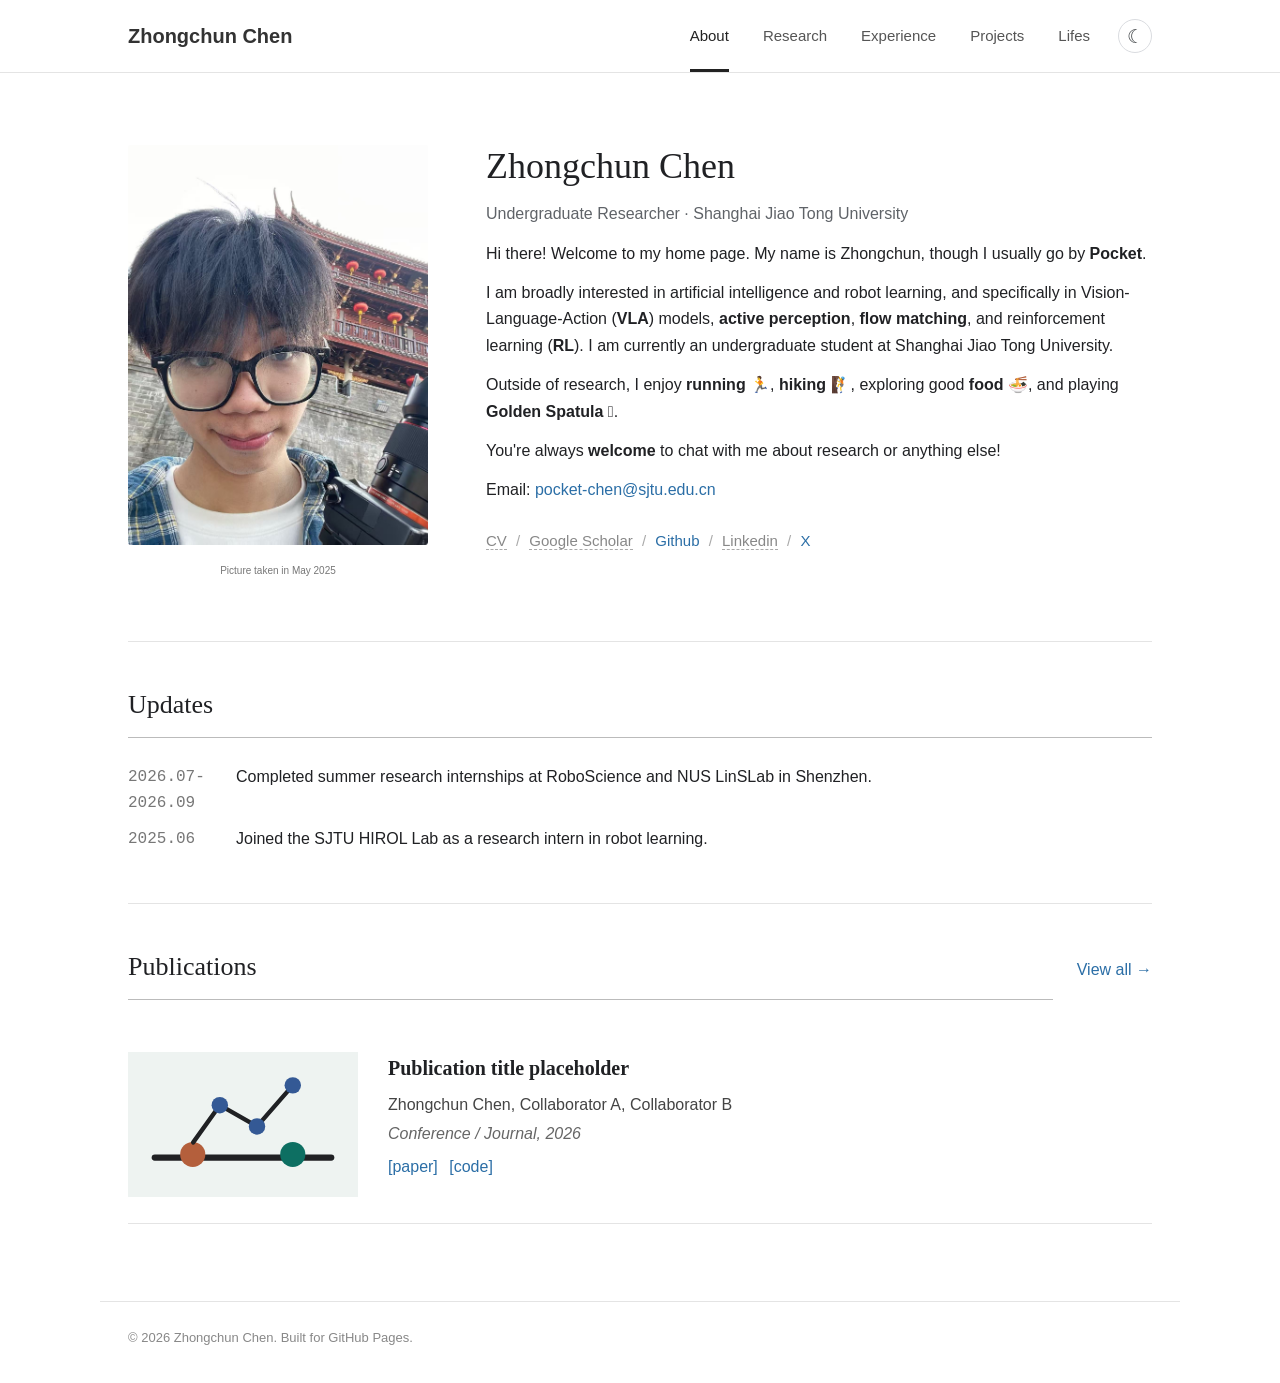
==== index.html @ 6214fc87 "content: add X profile link" ====
<!doctype html><html lang="en"><head><meta charset="utf-8"><meta name="viewport" content="width=device-width,initial-scale=1">
<meta name="description" content="Zhongchun Chen — academic homepage"><title>About | Zhongchun Chen</title>
<script>document.documentElement.dataset.theme=localStorage.getItem("theme")||"light";</script>
<link rel="stylesheet" href="assets/style.css?v=8"><link rel="stylesheet" href="assets/theme.css?v=1"></head><body>
<header class="site-header"><div class="header-inner"><a class="brand" href="index.html">Zhongchun Chen</a><div class="nav-actions"><nav><a class="active" href="index.html">About</a><a class="" href="research.html">Research</a><a class="" href="experience.html">Experience</a><a class="" href="projects.html">Projects</a><a class="" href="life.html">Lifes</a></nav><button class="theme-toggle" type="button" aria-label="Switch to dark mode" title="Switch color theme"><span aria-hidden="true">☾</span></button></div></div></header>
<main><section class="about"><figure class="portrait-figure"><img class="portrait" src="assets/img/ZhongchunChen.jpg" alt="Portrait of Zhongchun Chen"><figcaption>Picture taken in May 2025</figcaption></figure><div class="about-copy"><h1>Zhongchun Chen</h1><p class="role">Undergraduate Researcher · Shanghai Jiao Tong University</p><p class="intro-greeting">Hi there! Welcome to my home page. My name is Zhongchun, though I usually go by <strong>Pocket</strong>.</p><p>I am broadly interested in artificial intelligence and robot learning, and specifically in Vision-Language-Action (<strong>VLA</strong>) models, <strong>active perception</strong>, <strong>flow matching</strong>, and reinforcement learning (<strong>RL</strong>). I am currently an undergraduate student at Shanghai Jiao Tong University.</p><p>Outside of research, I enjoy <strong>running</strong> 🏃, <strong>hiking</strong> 🧗, exploring good <strong>food</strong> 🍜, and playing <strong>Golden Spatula</strong> 🪏.</p><p>You're always <strong>welcome</strong> to chat with me about research or anything else!</p><p>Email: <a href="mailto:pocket-chen@sjtu.edu.cn">pocket-chen@sjtu.edu.cn</a></p><div class="socials"><a href="#" class=placeholder-link>CV</a> <span>/</span> <a href="#" class=placeholder-link>Google Scholar</a> <span>/</span> <a href="https://github.com/ZhongchunChen">Github</a> <span>/</span> <a href="#" class=placeholder-link>Linkedin</a> <span>/</span> <a href="https://x.com/PocketChen_/">X</a></div></div></section>
<section class="content-section"><h2>Updates</h2><ul class="updates"><li><time>2026.07-2026.09</time><span>Completed summer research internships at RoboScience and NUS LinSLab in Shenzhen.</span></li><li><time>2025.06</time><span>Joined the SJTU HIROL Lab as a research intern in robot learning.</span></li></ul></section>
<section class="content-section"><div class="heading-row"><h2>Publications</h2><a href="research.html">View all →</a></div><article class="publication"><img src="assets/img/project-robotics.svg" alt=""><div><h3>Publication title placeholder</h3><p class="authors">Zhongchun Chen, Collaborator A, Collaborator B</p><p class="venue">Conference / Journal, 2026</p><div class="pub-links"><a href="#">[paper]</a> <a href="#">[code]</a></div></div></article></section></main><footer>© 2026 Zhongchun Chen. Built for GitHub Pages.</footer>
<script>
const themeButton=document.querySelector(".theme-toggle");
const applyTheme=theme=>{document.documentElement.dataset.theme=theme;localStorage.setItem("theme",theme);const dark=theme==="dark";themeButton.innerHTML=dark?"<span aria-hidden='true'>☀</span>":"<span aria-hidden='true'>☾</span>";themeButton.setAttribute("aria-label",dark?"Switch to light mode":"Switch to dark mode");};
applyTheme(document.documentElement.dataset.theme);
themeButton.addEventListener("click",()=>applyTheme(document.documentElement.dataset.theme==="dark"?"light":"dark"));
</script></body></html>
---- assets/style.css ----
:root{--ink:#202124;--muted:#5f6368;--line:#e4e4e4;--link:#2b6ea6;--max:1080px}*{box-sizing:border-box}html{scroll-behavior:smooth}body{margin:0;color:var(--ink);font:16px/1.65 -apple-system,BlinkMacSystemFont,"Segoe UI",Arial,sans-serif;background:#fff}a{color:var(--link);text-decoration:none}a:hover{text-decoration:underline}.site-header{border-bottom:1px solid var(--line);background:#fff}.header-inner{max-width:var(--max);margin:auto;min-height:72px;padding:0 28px;display:flex;align-items:center;justify-content:space-between}.brand{color:#333;font-size:20px;font-weight:700}.brand:hover{text-decoration:none}nav{display:flex;gap:34px}nav a{color:#555;font-size:15px;padding:24px 0 20px;border-bottom:3px solid transparent}nav a.active{color:#222;border-color:#222}main,footer{max-width:var(--max);margin:auto;padding-left:28px;padding-right:28px}.about{display:grid;grid-template-columns:300px 1fr;gap:58px;padding:72px 0 62px}.portrait{width:100%;aspect-ratio:1/1;object-fit:cover;border-radius:3px}.about-copy h1,.page-intro h1{margin:0 0 10px;font-family:Georgia,serif;font-size:36px;line-height:1.2;font-weight:500}.about-copy p{margin:13px 0}.role{color:var(--muted)}.socials{margin-top:25px;font-size:15px}.socials span{color:#aaa;margin:0 5px}.placeholder-link{color:#888;border-bottom:1px dashed #aaa}.content-section{padding:42px 0;border-top:1px solid var(--line)}h2{margin:0 0 26px;padding-bottom:10px;border-bottom:1px solid #bbb;font-family:Georgia,serif;font-size:26px;font-weight:500}.heading-row{display:flex;align-items:baseline;justify-content:space-between}.heading-row h2{flex:1}.heading-row>a{margin-left:24px}.updates{list-style:none;margin:0;padding:0;max-width:850px}.updates li{display:grid;grid-template-columns:90px 1fr;gap:18px;margin:9px 0}.updates time,.timeline-row time{color:#777;font-family:monospace}.publication{display:grid;grid-template-columns:230px 1fr;gap:30px;padding:26px 0;border-bottom:1px solid var(--line)}.publication img{width:100%;height:145px;object-fit:cover;background:#f5f5f5}.publication h3{margin:0 0 7px;font-family:Georgia,serif;font-size:20px;font-weight:600}.publication p{margin:3px 0}.authors{color:#444}.venue{font-style:italic;color:#666}.pub-links{margin-top:6px}.pub-links a{margin-right:7px}.summary{margin-top:10px!important;color:#555}.page-intro{max-width:840px;padding:70px 0 44px}.page-intro p{font-size:18px;color:#555}.back{font-size:14px!important}.timeline-row{display:grid;grid-template-columns:150px 1fr;gap:28px;padding:23px 0;border-bottom:1px solid var(--line)}.timeline-row h3{margin:0;font-size:19px}.timeline-row p{margin:5px 0}.filters{display:flex;flex-wrap:wrap;gap:4px;padding:4px 0 30px}.filters button{border:0;background:none;padding:7px 12px;color:#777;cursor:pointer;text-transform:uppercase;font-size:12px;letter-spacing:.04em}.filters button.active,.filters button:hover{background:#222;color:#fff}.portfolio-grid{display:grid;grid-template-columns:repeat(3,1fr);gap:18px;padding-bottom:60px}.portfolio-card{position:relative;display:block;aspect-ratio:4/3;overflow:hidden;background:#eee}.portfolio-card[hidden]{display:none}.portfolio-card img{width:100%;height:100%;object-fit:cover;transition:transform .35s ease}.card-overlay{position:absolute;inset:0;display:flex;flex-direction:column;justify-content:flex-end;padding:22px;color:#fff;background:linear-gradient(transparent 20%,rgba(0,0,0,.88));opacity:0;transition:opacity .25s}.card-overlay strong{font-size:19px;line-height:1.25}.card-overlay small{margin-top:7px;line-height:1.45}.portfolio-card:hover img{transform:scale(1.035)}.portfolio-card:hover .card-overlay,.portfolio-card:focus .card-overlay{opacity:1}.subpage-links{display:flex;gap:16px;padding:0 0 70px}.subpage-links a{padding:10px 18px;border:1px solid #bbb;color:#333}footer{margin-top:35px;padding-top:25px;padding-bottom:35px;border-top:1px solid var(--line);color:#888;font-size:13px}@media(max-width:760px){.header-inner{display:block;padding-top:14px}.brand{display:block}.header-inner nav{gap:20px;overflow:auto}.header-inner nav a{padding:12px 0 10px}.about{grid-template-columns:1fr;padding-top:40px;gap:30px}.portrait{max-width:340px}.publication{grid-template-columns:1fr}.publication img{height:auto;max-width:420px}.portfolio-grid{grid-template-columns:1fr 1fr}.timeline-row{grid-template-columns:1fr;gap:3px}}@media(max-width:480px){main,footer,.header-inner{padding-left:18px;padding-right:18px}.portfolio-grid{grid-template-columns:1fr}.updates li{grid-template-columns:72px 1fr}.card-overlay{opacity:1}}
---- assets/theme.css ----
body,
.site-header,
.brand,
nav a,
.publication img,
.portfolio-card,
.filters button,
.subpage-links a {
  transition: background-color .2s ease, color .2s ease, border-color .2s ease;
}

.nav-actions {
  display: flex;
  align-items: center;
  gap: 14px;
}

.portrait-figure {
  margin: 0;
}

.about {
  grid-template-columns: 300px 1fr;
}

.portrait-figure .portrait {
  height: auto;
  aspect-ratio: auto;
  object-fit: contain;
}

.portrait-figure figcaption {
  margin-top: 9px;
  color: #777;
  font-size: 10px;
  text-align: center;
}

[data-theme="dark"] .portrait-figure figcaption {
  color: #9aa0a6;
}

.theme-toggle {
  display: grid;
  place-items: center;
  width: 34px;
  height: 34px;
  padding: 0;
  border: 1px solid #dadce0;
  border-radius: 50%;
  color: #3c4043;
  background: transparent;
  font: 19px/1 Arial, sans-serif;
  cursor: pointer;
  margin-left: 14px;
}

.theme-toggle:hover {
  background: #f1f3f4;
}

.theme-toggle:focus-visible {
  outline: 3px solid rgba(138, 180, 248, .45);
  outline-offset: 2px;
}

.portfolio-card.cover-contain img {
  object-fit: contain;
  padding: 14px;
  background: #fff;
}

.portfolio-card {
  transform-origin: center;
  will-change: transform, opacity;
}

.portfolio-grid.isotope-grid {
  position: relative;
  display: block;
  transition: height .8s ease;
}

.isotope-grid .portfolio-card {
  position: absolute;
  top: 0;
  left: 0;
  margin: 0;
  opacity: 1;
  pointer-events: auto;
  transition: transform .8s cubic-bezier(.165,.84,.44,1), opacity .8s ease;
}

.isotope-grid .portfolio-card.isotope-hidden {
  z-index: 1;
  opacity: 0;
  pointer-events: none;
}

.isotope-grid .portfolio-card:not(.isotope-hidden) {
  z-index: 2;
}

.isotope-grid.isotope-no-transition,
.isotope-grid.isotope-no-transition .portfolio-card {
  transition-duration: 0s !important;
}

@media (prefers-reduced-motion: reduce) {
  .portfolio-card,
  .portfolio-card img {
    transition: none !important;
  }
}

.portfolio-card.cover-zoom img {
  transform: scale(1.16);
}

.portfolio-card.cover-zoom:hover img {
  transform: scale(1.2);
}

[data-theme="dark"] .portfolio-card.cover-contain img {
  background: #fff;
}

[data-theme="dark"] {
  color-scheme: dark;
}

[data-theme="dark"] body {
  color: #e8eaed;
  background: #202124;
}

[data-theme="dark"] .site-header {
  background: #202124;
  border-color: #3c4043;
}

[data-theme="dark"] .brand,
[data-theme="dark"] nav a.active {
  color: #e8eaed;
}

[data-theme="dark"] nav a {
  color: #bdc1c6;
}

[data-theme="dark"] nav a.active {
  border-color: #8ab4f8;
}

[data-theme="dark"] a {
  color: #8ab4f8;
}

[data-theme="dark"] .role,
[data-theme="dark"] .page-intro p,
[data-theme="dark"] .summary,
[data-theme="dark"] .about-copy p,
[data-theme="dark"] .authors {
  color: #bdc1c6;
}

[data-theme="dark"] .venue,
[data-theme="dark"] .updates time,
[data-theme="dark"] .timeline-row time,
[data-theme="dark"] footer {
  color: #9aa0a6;
}

[data-theme="dark"] .content-section,
[data-theme="dark"] .publication,
[data-theme="dark"] .timeline-row,
[data-theme="dark"] footer,
[data-theme="dark"] h2 {
  border-color: #3c4043;
}

[data-theme="dark"] .publication img,
[data-theme="dark"] .portfolio-card {
  background: #303134;
}

[data-theme="dark"] .filters button {
  color: #bdc1c6;
}

[data-theme="dark"] .filters button.active,
[data-theme="dark"] .filters button:hover {
  color: #202124;
  background: #8ab4f8;
}

[data-theme="dark"] .theme-toggle {
  color: #e8eaed;
  border-color: #5f6368;
}

[data-theme="dark"] .theme-toggle:hover {
  background: #303134;
}

@media (max-width: 760px) {
  .about {
    grid-template-columns: 1fr;
  }

  .nav-actions {
    align-items: flex-end;
  }

  .theme-toggle {
    flex: 0 0 auto;
    margin-bottom: 4px;
  }
}
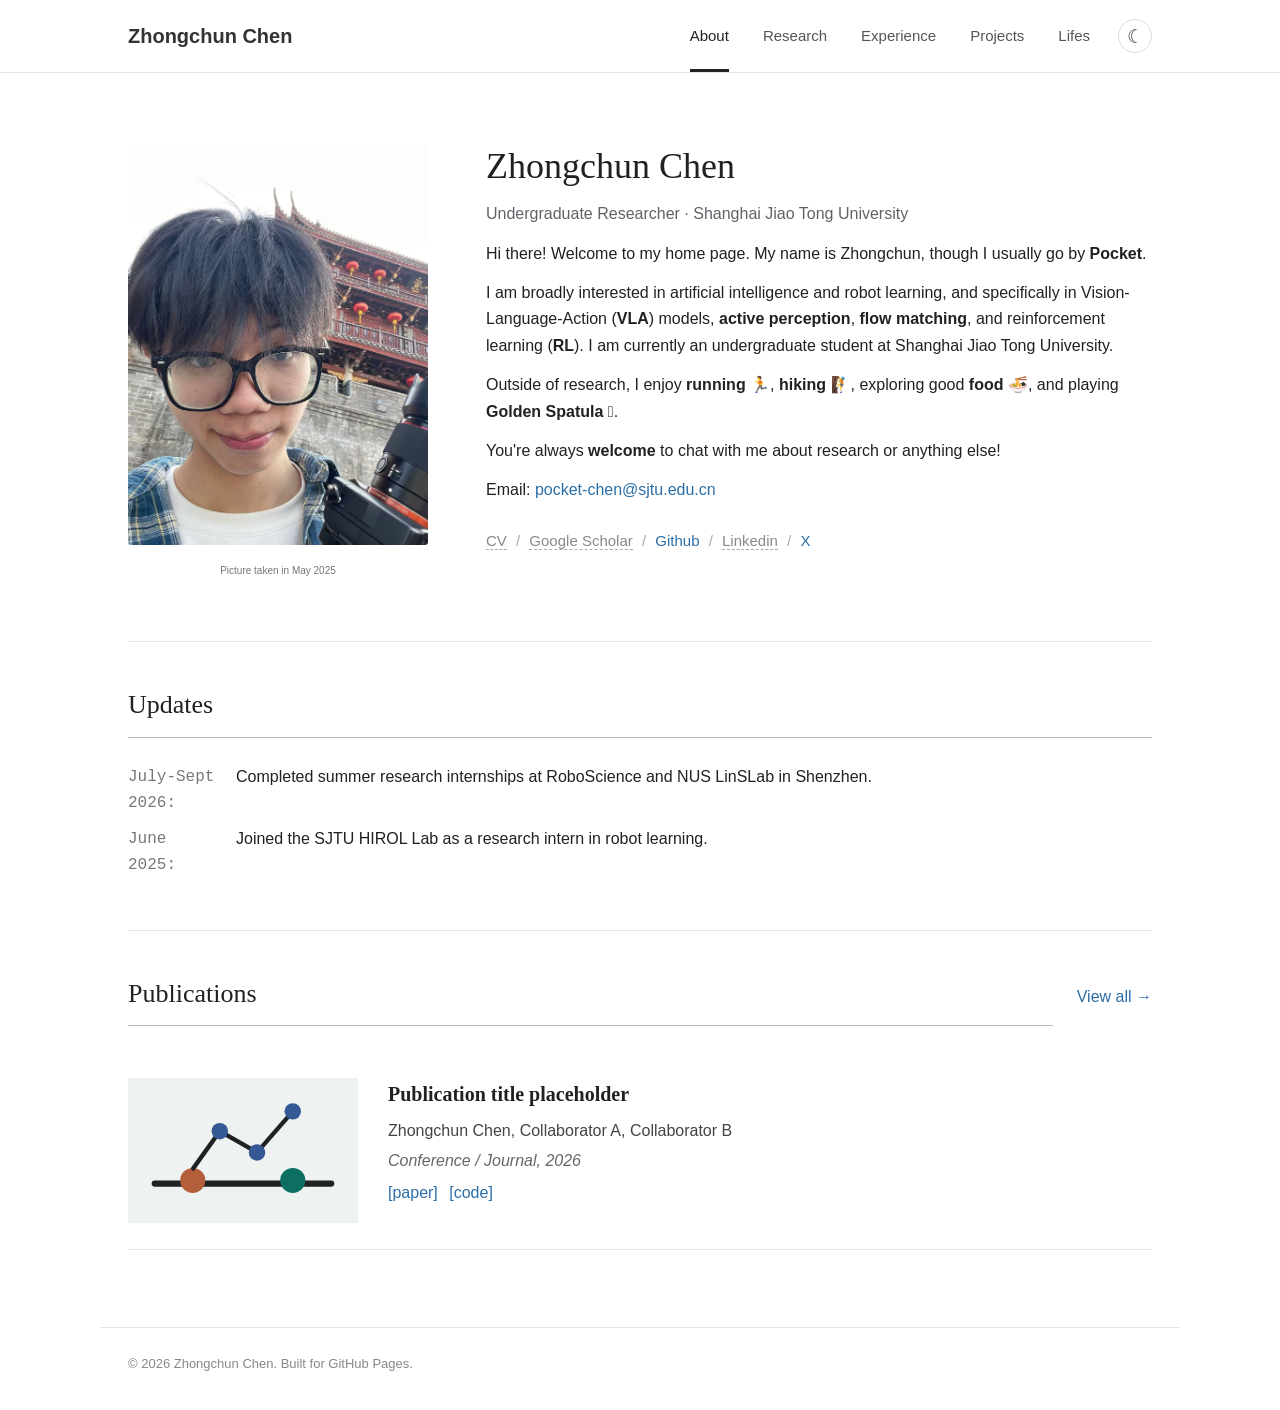
==== commit 7134a506: "content: format updates with month names" ====
--- a/index.html
+++ b/index.html
@@ -4,7 +4,7 @@
 <link rel="stylesheet" href="assets/style.css?v=8"><link rel="stylesheet" href="assets/theme.css?v=1"></head><body>
 <header class="site-header"><div class="header-inner"><a class="brand" href="index.html">Zhongchun Chen</a><div class="nav-actions"><nav><a class="active" href="index.html">About</a><a class="" href="research.html">Research</a><a class="" href="experience.html">Experience</a><a class="" href="projects.html">Projects</a><a class="" href="life.html">Lifes</a></nav><button class="theme-toggle" type="button" aria-label="Switch to dark mode" title="Switch color theme"><span aria-hidden="true">☾</span></button></div></div></header>
 <main><section class="about"><figure class="portrait-figure"><img class="portrait" src="assets/img/ZhongchunChen.jpg" alt="Portrait of Zhongchun Chen"><figcaption>Picture taken in May 2025</figcaption></figure><div class="about-copy"><h1>Zhongchun Chen</h1><p class="role">Undergraduate Researcher · Shanghai Jiao Tong University</p><p class="intro-greeting">Hi there! Welcome to my home page. My name is Zhongchun, though I usually go by <strong>Pocket</strong>.</p><p>I am broadly interested in artificial intelligence and robot learning, and specifically in Vision-Language-Action (<strong>VLA</strong>) models, <strong>active perception</strong>, <strong>flow matching</strong>, and reinforcement learning (<strong>RL</strong>). I am currently an undergraduate student at Shanghai Jiao Tong University.</p><p>Outside of research, I enjoy <strong>running</strong> 🏃, <strong>hiking</strong> 🧗, exploring good <strong>food</strong> 🍜, and playing <strong>Golden Spatula</strong> 🪏.</p><p>You're always <strong>welcome</strong> to chat with me about research or anything else!</p><p>Email: <a href="mailto:pocket-chen@sjtu.edu.cn">pocket-chen@sjtu.edu.cn</a></p><div class="socials"><a href="#" class=placeholder-link>CV</a> <span>/</span> <a href="#" class=placeholder-link>Google Scholar</a> <span>/</span> <a href="https://github.com/ZhongchunChen">Github</a> <span>/</span> <a href="#" class=placeholder-link>Linkedin</a> <span>/</span> <a href="https://x.com/PocketChen_/">X</a></div></div></section>
-<section class="content-section"><h2>Updates</h2><ul class="updates"><li><time>2026.07-2026.09</time><span>Completed summer research internships at RoboScience and NUS LinSLab in Shenzhen.</span></li><li><time>2025.06</time><span>Joined the SJTU HIROL Lab as a research intern in robot learning.</span></li></ul></section>
+<section class="content-section"><h2>Updates</h2><ul class="updates"><li><time>July-Sept 2026:</time><span>Completed summer research internships at RoboScience and NUS LinSLab in Shenzhen.</span></li><li><time>June 2025:</time><span>Joined the SJTU HIROL Lab as a research intern in robot learning.</span></li></ul></section>
 <section class="content-section"><div class="heading-row"><h2>Publications</h2><a href="research.html">View all →</a></div><article class="publication"><img src="assets/img/project-robotics.svg" alt=""><div><h3>Publication title placeholder</h3><p class="authors">Zhongchun Chen, Collaborator A, Collaborator B</p><p class="venue">Conference / Journal, 2026</p><div class="pub-links"><a href="#">[paper]</a> <a href="#">[code]</a></div></div></article></section></main><footer>© 2026 Zhongchun Chen. Built for GitHub Pages.</footer>
 <script>
 const themeButton=document.querySelector(".theme-toggle");
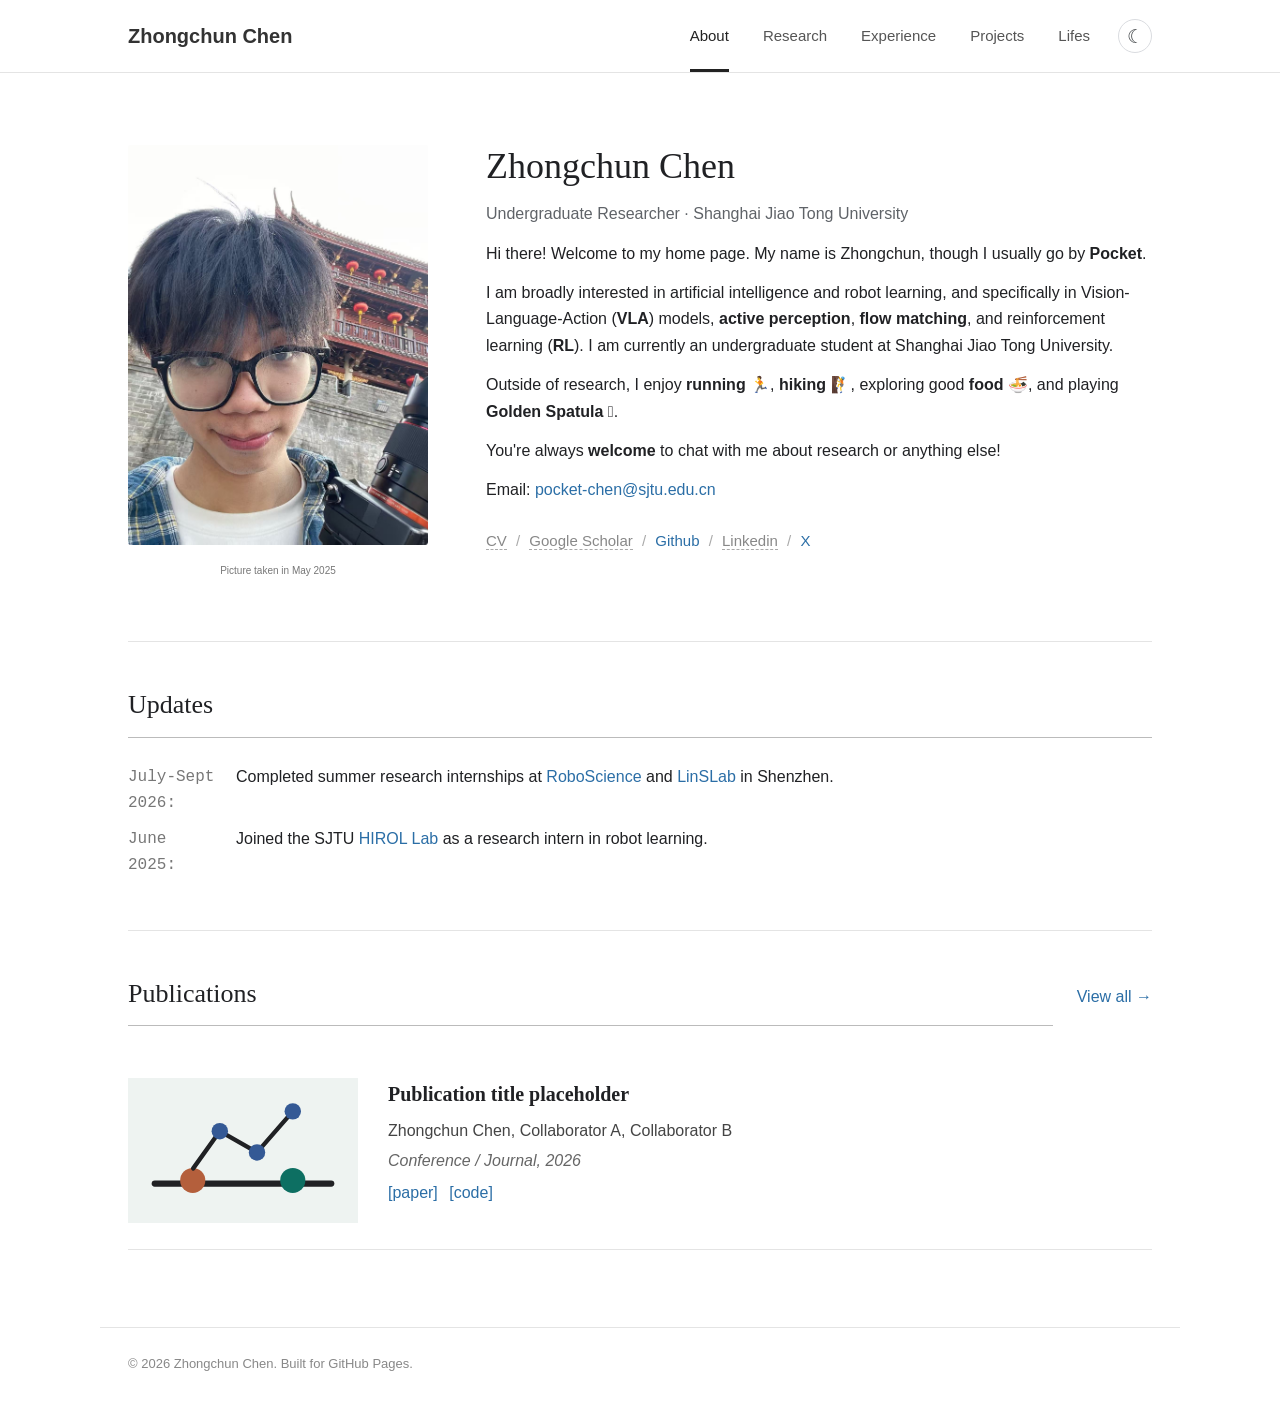
==== commit 875700b8: "content: link internship updates" ====
--- a/index.html
+++ b/index.html
@@ -4,7 +4,7 @@
 <link rel="stylesheet" href="assets/style.css?v=8"><link rel="stylesheet" href="assets/theme.css?v=1"></head><body>
 <header class="site-header"><div class="header-inner"><a class="brand" href="index.html">Zhongchun Chen</a><div class="nav-actions"><nav><a class="active" href="index.html">About</a><a class="" href="research.html">Research</a><a class="" href="experience.html">Experience</a><a class="" href="projects.html">Projects</a><a class="" href="life.html">Lifes</a></nav><button class="theme-toggle" type="button" aria-label="Switch to dark mode" title="Switch color theme"><span aria-hidden="true">☾</span></button></div></div></header>
 <main><section class="about"><figure class="portrait-figure"><img class="portrait" src="assets/img/ZhongchunChen.jpg" alt="Portrait of Zhongchun Chen"><figcaption>Picture taken in May 2025</figcaption></figure><div class="about-copy"><h1>Zhongchun Chen</h1><p class="role">Undergraduate Researcher · Shanghai Jiao Tong University</p><p class="intro-greeting">Hi there! Welcome to my home page. My name is Zhongchun, though I usually go by <strong>Pocket</strong>.</p><p>I am broadly interested in artificial intelligence and robot learning, and specifically in Vision-Language-Action (<strong>VLA</strong>) models, <strong>active perception</strong>, <strong>flow matching</strong>, and reinforcement learning (<strong>RL</strong>). I am currently an undergraduate student at Shanghai Jiao Tong University.</p><p>Outside of research, I enjoy <strong>running</strong> 🏃, <strong>hiking</strong> 🧗, exploring good <strong>food</strong> 🍜, and playing <strong>Golden Spatula</strong> 🪏.</p><p>You're always <strong>welcome</strong> to chat with me about research or anything else!</p><p>Email: <a href="mailto:pocket-chen@sjtu.edu.cn">pocket-chen@sjtu.edu.cn</a></p><div class="socials"><a href="#" class=placeholder-link>CV</a> <span>/</span> <a href="#" class=placeholder-link>Google Scholar</a> <span>/</span> <a href="https://github.com/ZhongchunChen">Github</a> <span>/</span> <a href="#" class=placeholder-link>Linkedin</a> <span>/</span> <a href="https://x.com/PocketChen_/">X</a></div></div></section>
-<section class="content-section"><h2>Updates</h2><ul class="updates"><li><time>July-Sept 2026:</time><span>Completed summer research internships at RoboScience and NUS LinSLab in Shenzhen.</span></li><li><time>June 2025:</time><span>Joined the SJTU HIROL Lab as a research intern in robot learning.</span></li></ul></section>
+<section class="content-section"><h2>Updates</h2><ul class="updates"><li><time>July-Sept 2026:</time><span>Completed summer research internships at <a href="https://en.roboscience.co/">RoboScience</a> and <a href="https://linsats.github.io/">LinSLab</a> in Shenzhen.</span></li><li><time>June 2025:</time><span>Joined the SJTU <a href="https://hirol.sjtu.edu.cn">HIROL Lab</a> as a research intern in robot learning.</span></li></ul></section>
 <section class="content-section"><div class="heading-row"><h2>Publications</h2><a href="research.html">View all →</a></div><article class="publication"><img src="assets/img/project-robotics.svg" alt=""><div><h3>Publication title placeholder</h3><p class="authors">Zhongchun Chen, Collaborator A, Collaborator B</p><p class="venue">Conference / Journal, 2026</p><div class="pub-links"><a href="#">[paper]</a> <a href="#">[code]</a></div></div></article></section></main><footer>© 2026 Zhongchun Chen. Built for GitHub Pages.</footer>
 <script>
 const themeButton=document.querySelector(".theme-toggle");
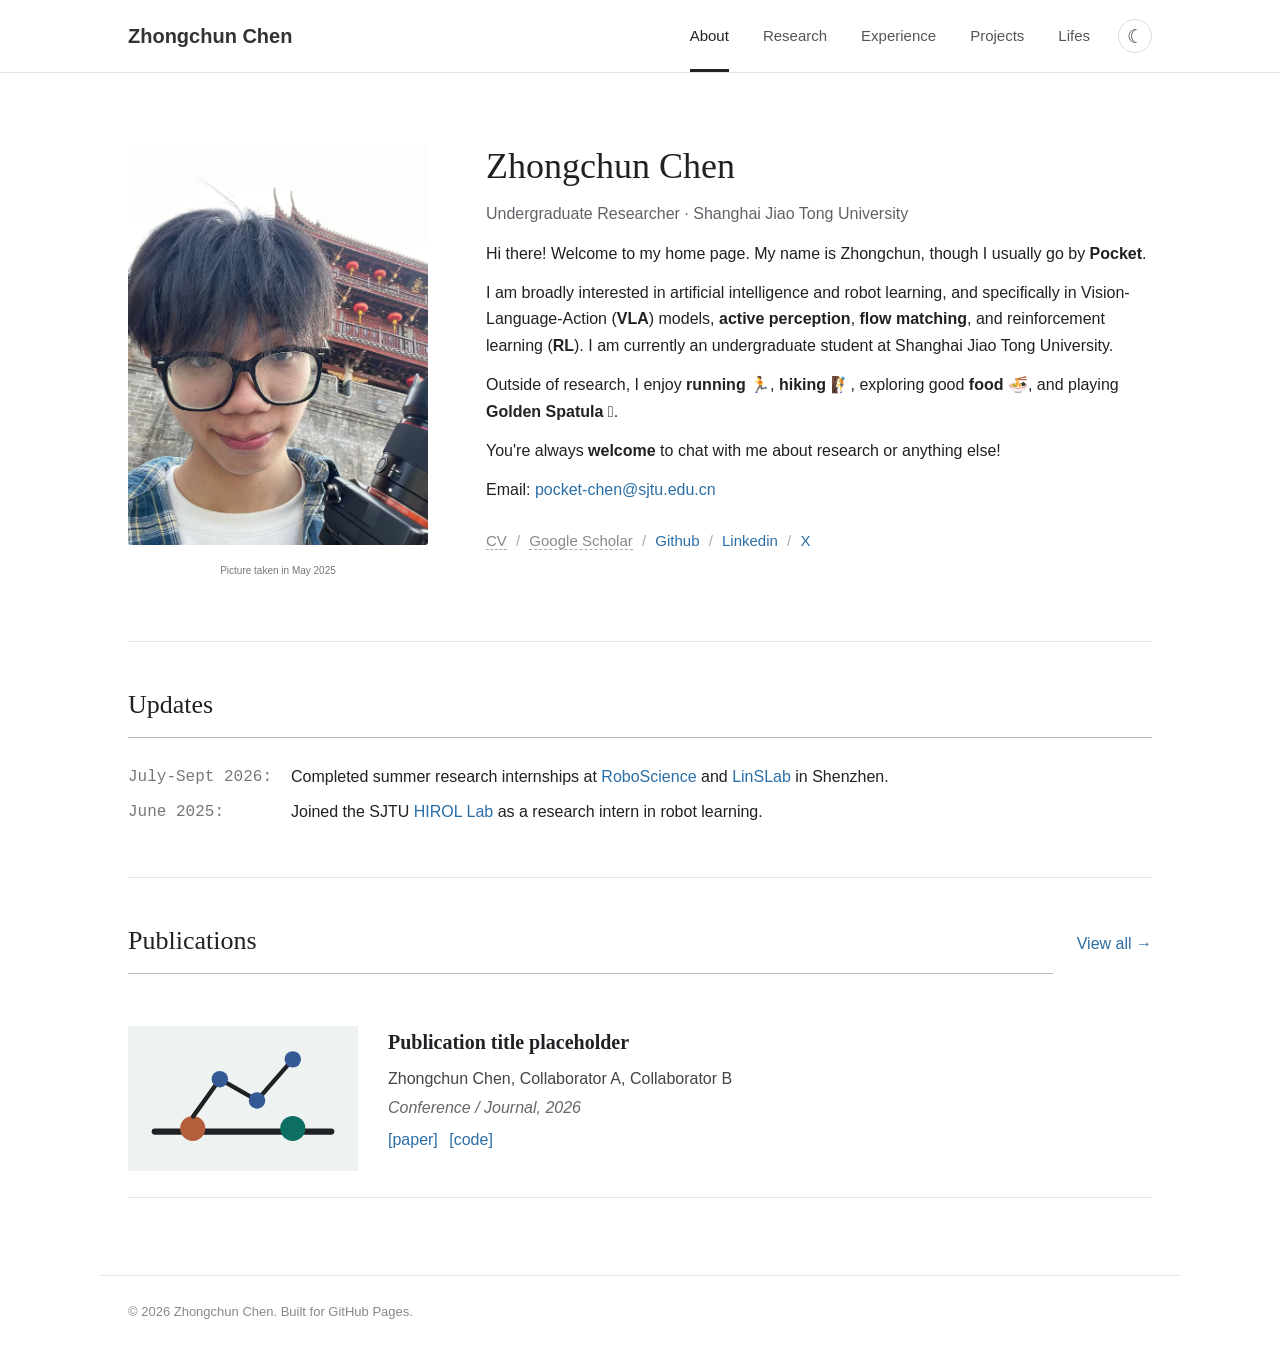
==== commit 5c2b629b: "content: add LinkedIn profile link" ====
--- a/index.html
+++ b/index.html
@@ -3,7 +3,7 @@
 <script>document.documentElement.dataset.theme=localStorage.getItem("theme")||"light";</script>
 <link rel="stylesheet" href="assets/style.css?v=8"><link rel="stylesheet" href="assets/theme.css?v=1"></head><body>
 <header class="site-header"><div class="header-inner"><a class="brand" href="index.html">Zhongchun Chen</a><div class="nav-actions"><nav><a class="active" href="index.html">About</a><a class="" href="research.html">Research</a><a class="" href="experience.html">Experience</a><a class="" href="projects.html">Projects</a><a class="" href="life.html">Lifes</a></nav><button class="theme-toggle" type="button" aria-label="Switch to dark mode" title="Switch color theme"><span aria-hidden="true">☾</span></button></div></div></header>
-<main><section class="about"><figure class="portrait-figure"><img class="portrait" src="assets/img/ZhongchunChen.jpg" alt="Portrait of Zhongchun Chen"><figcaption>Picture taken in May 2025</figcaption></figure><div class="about-copy"><h1>Zhongchun Chen</h1><p class="role">Undergraduate Researcher · Shanghai Jiao Tong University</p><p class="intro-greeting">Hi there! Welcome to my home page. My name is Zhongchun, though I usually go by <strong>Pocket</strong>.</p><p>I am broadly interested in artificial intelligence and robot learning, and specifically in Vision-Language-Action (<strong>VLA</strong>) models, <strong>active perception</strong>, <strong>flow matching</strong>, and reinforcement learning (<strong>RL</strong>). I am currently an undergraduate student at Shanghai Jiao Tong University.</p><p>Outside of research, I enjoy <strong>running</strong> 🏃, <strong>hiking</strong> 🧗, exploring good <strong>food</strong> 🍜, and playing <strong>Golden Spatula</strong> 🪏.</p><p>You're always <strong>welcome</strong> to chat with me about research or anything else!</p><p>Email: <a href="mailto:pocket-chen@sjtu.edu.cn">pocket-chen@sjtu.edu.cn</a></p><div class="socials"><a href="#" class=placeholder-link>CV</a> <span>/</span> <a href="#" class=placeholder-link>Google Scholar</a> <span>/</span> <a href="https://github.com/ZhongchunChen">Github</a> <span>/</span> <a href="#" class=placeholder-link>Linkedin</a> <span>/</span> <a href="https://x.com/PocketChen_/">X</a></div></div></section>
+<main><section class="about"><figure class="portrait-figure"><img class="portrait" src="assets/img/ZhongchunChen.jpg" alt="Portrait of Zhongchun Chen"><figcaption>Picture taken in May 2025</figcaption></figure><div class="about-copy"><h1>Zhongchun Chen</h1><p class="role">Undergraduate Researcher · Shanghai Jiao Tong University</p><p class="intro-greeting">Hi there! Welcome to my home page. My name is Zhongchun, though I usually go by <strong>Pocket</strong>.</p><p>I am broadly interested in artificial intelligence and robot learning, and specifically in Vision-Language-Action (<strong>VLA</strong>) models, <strong>active perception</strong>, <strong>flow matching</strong>, and reinforcement learning (<strong>RL</strong>). I am currently an undergraduate student at Shanghai Jiao Tong University.</p><p>Outside of research, I enjoy <strong>running</strong> 🏃, <strong>hiking</strong> 🧗, exploring good <strong>food</strong> 🍜, and playing <strong>Golden Spatula</strong> 🪏.</p><p>You're always <strong>welcome</strong> to chat with me about research or anything else!</p><p>Email: <a href="mailto:pocket-chen@sjtu.edu.cn">pocket-chen@sjtu.edu.cn</a></p><div class="socials"><a href="#" class=placeholder-link>CV</a> <span>/</span> <a href="#" class=placeholder-link>Google Scholar</a> <span>/</span> <a href="https://github.com/ZhongchunChen">Github</a> <span>/</span> <a href="https://www.linkedin.com/in/zhongchun-chen-602a693b6/">Linkedin</a> <span>/</span> <a href="https://x.com/PocketChen_/">X</a></div></div></section>
 <section class="content-section"><h2>Updates</h2><ul class="updates"><li><time>July-Sept 2026:</time><span>Completed summer research internships at <a href="https://en.roboscience.co/">RoboScience</a> and <a href="https://linsats.github.io/">LinSLab</a> in Shenzhen.</span></li><li><time>June 2025:</time><span>Joined the SJTU <a href="https://hirol.sjtu.edu.cn">HIROL Lab</a> as a research intern in robot learning.</span></li></ul></section>
 <section class="content-section"><div class="heading-row"><h2>Publications</h2><a href="research.html">View all →</a></div><article class="publication"><img src="assets/img/project-robotics.svg" alt=""><div><h3>Publication title placeholder</h3><p class="authors">Zhongchun Chen, Collaborator A, Collaborator B</p><p class="venue">Conference / Journal, 2026</p><div class="pub-links"><a href="#">[paper]</a> <a href="#">[code]</a></div></div></article></section></main><footer>© 2026 Zhongchun Chen. Built for GitHub Pages.</footer>
 <script>
--- a/assets/style.css
+++ b/assets/style.css
@@ -1 +1 @@
-:root{--ink:#202124;--muted:#5f6368;--line:#e4e4e4;--link:#2b6ea6;--max:1080px}*{box-sizing:border-box}html{scroll-behavior:smooth}body{margin:0;color:var(--ink);font:16px/1.65 -apple-system,BlinkMacSystemFont,"Segoe UI",Arial,sans-serif;background:#fff}a{color:var(--link);text-decoration:none}a:hover{text-decoration:underline}.site-header{border-bottom:1px solid var(--line);background:#fff}.header-inner{max-width:var(--max);margin:auto;min-height:72px;padding:0 28px;display:flex;align-items:center;justify-content:space-between}.brand{color:#333;font-size:20px;font-weight:700}.brand:hover{text-decoration:none}nav{display:flex;gap:34px}nav a{color:#555;font-size:15px;padding:24px 0 20px;border-bottom:3px solid transparent}nav a.active{color:#222;border-color:#222}main,footer{max-width:var(--max);margin:auto;padding-left:28px;padding-right:28px}.about{display:grid;grid-template-columns:300px 1fr;gap:58px;padding:72px 0 62px}.portrait{width:100%;aspect-ratio:1/1;object-fit:cover;border-radius:3px}.about-copy h1,.page-intro h1{margin:0 0 10px;font-family:Georgia,serif;font-size:36px;line-height:1.2;font-weight:500}.about-copy p{margin:13px 0}.role{color:var(--muted)}.socials{margin-top:25px;font-size:15px}.socials span{color:#aaa;margin:0 5px}.placeholder-link{color:#888;border-bottom:1px dashed #aaa}.content-section{padding:42px 0;border-top:1px solid var(--line)}h2{margin:0 0 26px;padding-bottom:10px;border-bottom:1px solid #bbb;font-family:Georgia,serif;font-size:26px;font-weight:500}.heading-row{display:flex;align-items:baseline;justify-content:space-between}.heading-row h2{flex:1}.heading-row>a{margin-left:24px}.updates{list-style:none;margin:0;padding:0;max-width:850px}.updates li{display:grid;grid-template-columns:90px 1fr;gap:18px;margin:9px 0}.updates time,.timeline-row time{color:#777;font-family:monospace}.publication{display:grid;grid-template-columns:230px 1fr;gap:30px;padding:26px 0;border-bottom:1px solid var(--line)}.publication img{width:100%;height:145px;object-fit:cover;background:#f5f5f5}.publication h3{margin:0 0 7px;font-family:Georgia,serif;font-size:20px;font-weight:600}.publication p{margin:3px 0}.authors{color:#444}.venue{font-style:italic;color:#666}.pub-links{margin-top:6px}.pub-links a{margin-right:7px}.summary{margin-top:10px!important;color:#555}.page-intro{max-width:840px;padding:70px 0 44px}.page-intro p{font-size:18px;color:#555}.back{font-size:14px!important}.timeline-row{display:grid;grid-template-columns:150px 1fr;gap:28px;padding:23px 0;border-bottom:1px solid var(--line)}.timeline-row h3{margin:0;font-size:19px}.timeline-row p{margin:5px 0}.filters{display:flex;flex-wrap:wrap;gap:4px;padding:4px 0 30px}.filters button{border:0;background:none;padding:7px 12px;color:#777;cursor:pointer;text-transform:uppercase;font-size:12px;letter-spacing:.04em}.filters button.active,.filters button:hover{background:#222;color:#fff}.portfolio-grid{display:grid;grid-template-columns:repeat(3,1fr);gap:18px;padding-bottom:60px}.portfolio-card{position:relative;display:block;aspect-ratio:4/3;overflow:hidden;background:#eee}.portfolio-card[hidden]{display:none}.portfolio-card img{width:100%;height:100%;object-fit:cover;transition:transform .35s ease}.card-overlay{position:absolute;inset:0;display:flex;flex-direction:column;justify-content:flex-end;padding:22px;color:#fff;background:linear-gradient(transparent 20%,rgba(0,0,0,.88));opacity:0;transition:opacity .25s}.card-overlay strong{font-size:19px;line-height:1.25}.card-overlay small{margin-top:7px;line-height:1.45}.portfolio-card:hover img{transform:scale(1.035)}.portfolio-card:hover .card-overlay,.portfolio-card:focus .card-overlay{opacity:1}.subpage-links{display:flex;gap:16px;padding:0 0 70px}.subpage-links a{padding:10px 18px;border:1px solid #bbb;color:#333}footer{margin-top:35px;padding-top:25px;padding-bottom:35px;border-top:1px solid var(--line);color:#888;font-size:13px}@media(max-width:760px){.header-inner{display:block;padding-top:14px}.brand{display:block}.header-inner nav{gap:20px;overflow:auto}.header-inner nav a{padding:12px 0 10px}.about{grid-template-columns:1fr;padding-top:40px;gap:30px}.portrait{max-width:340px}.publication{grid-template-columns:1fr}.publication img{height:auto;max-width:420px}.portfolio-grid{grid-template-columns:1fr 1fr}.timeline-row{grid-template-columns:1fr;gap:3px}}@media(max-width:480px){main,footer,.header-inner{padding-left:18px;padding-right:18px}.portfolio-grid{grid-template-columns:1fr}.updates li{grid-template-columns:72px 1fr}.card-overlay{opacity:1}}
+:root{--ink:#202124;--muted:#5f6368;--line:#e4e4e4;--link:#2b6ea6;--max:1080px}*{box-sizing:border-box}html{scroll-behavior:smooth}body{margin:0;color:var(--ink);font:16px/1.65 -apple-system,BlinkMacSystemFont,"Segoe UI",Arial,sans-serif;background:#fff}a{color:var(--link);text-decoration:none}a:hover{text-decoration:underline}.site-header{border-bottom:1px solid var(--line);background:#fff}.header-inner{max-width:var(--max);margin:auto;min-height:72px;padding:0 28px;display:flex;align-items:center;justify-content:space-between}.brand{color:#333;font-size:20px;font-weight:700}.brand:hover{text-decoration:none}nav{display:flex;gap:34px}nav a{color:#555;font-size:15px;padding:24px 0 20px;border-bottom:3px solid transparent}nav a.active{color:#222;border-color:#222}main,footer{max-width:var(--max);margin:auto;padding-left:28px;padding-right:28px}.about{display:grid;grid-template-columns:300px 1fr;gap:58px;padding:72px 0 62px}.portrait{width:100%;aspect-ratio:1/1;object-fit:cover;border-radius:3px}.about-copy h1,.page-intro h1{margin:0 0 10px;font-family:Georgia,serif;font-size:36px;line-height:1.2;font-weight:500}.about-copy p{margin:13px 0}.role{color:var(--muted)}.socials{margin-top:25px;font-size:15px}.socials span{color:#aaa;margin:0 5px}.placeholder-link{color:#888;border-bottom:1px dashed #aaa}.content-section{padding:42px 0;border-top:1px solid var(--line)}h2{margin:0 0 26px;padding-bottom:10px;border-bottom:1px solid #bbb;font-family:Georgia,serif;font-size:26px;font-weight:500}.heading-row{display:flex;align-items:baseline;justify-content:space-between}.heading-row h2{flex:1}.heading-row>a{margin-left:24px}.updates{list-style:none;margin:0;padding:0;max-width:850px}.updates li{display:grid;grid-template-columns:145px minmax(0,1fr);gap:18px;margin:9px 0}.updates time{white-space:nowrap}.updates time,.timeline-row time{color:#777;font-family:monospace}.publication{display:grid;grid-template-columns:230px 1fr;gap:30px;padding:26px 0;border-bottom:1px solid var(--line)}.publication img{width:100%;height:145px;object-fit:cover;background:#f5f5f5}.publication h3{margin:0 0 7px;font-family:Georgia,serif;font-size:20px;font-weight:600}.publication p{margin:3px 0}.authors{color:#444}.venue{font-style:italic;color:#666}.pub-links{margin-top:6px}.pub-links a{margin-right:7px}.summary{margin-top:10px!important;color:#555}.page-intro{max-width:840px;padding:70px 0 44px}.page-intro p{font-size:18px;color:#555}.back{font-size:14px!important}.timeline-row{display:grid;grid-template-columns:150px 1fr;gap:28px;padding:23px 0;border-bottom:1px solid var(--line)}.timeline-row h3{margin:0;font-size:19px}.timeline-row p{margin:5px 0}.filters{display:flex;flex-wrap:wrap;gap:4px;padding:4px 0 30px}.filters button{border:0;background:none;padding:7px 12px;color:#777;cursor:pointer;text-transform:uppercase;font-size:12px;letter-spacing:.04em}.filters button.active,.filters button:hover{background:#222;color:#fff}.portfolio-grid{display:grid;grid-template-columns:repeat(3,1fr);gap:18px;padding-bottom:60px}.portfolio-card{position:relative;display:block;aspect-ratio:4/3;overflow:hidden;background:#eee}.portfolio-card[hidden]{display:none}.portfolio-card img{width:100%;height:100%;object-fit:cover;transition:transform .35s ease}.card-overlay{position:absolute;inset:0;display:flex;flex-direction:column;justify-content:flex-end;padding:22px;color:#fff;background:linear-gradient(transparent 20%,rgba(0,0,0,.88));opacity:0;transition:opacity .25s}.card-overlay strong{font-size:19px;line-height:1.25}.card-overlay small{margin-top:7px;line-height:1.45}.portfolio-card:hover img{transform:scale(1.035)}.portfolio-card:hover .card-overlay,.portfolio-card:focus .card-overlay{opacity:1}.subpage-links{display:flex;gap:16px;padding:0 0 70px}.subpage-links a{padding:10px 18px;border:1px solid #bbb;color:#333}footer{margin-top:35px;padding-top:25px;padding-bottom:35px;border-top:1px solid var(--line);color:#888;font-size:13px}@media(max-width:760px){.header-inner{display:block;padding-top:14px}.brand{display:block}.header-inner nav{gap:20px;overflow:auto}.header-inner nav a{padding:12px 0 10px}.about{grid-template-columns:1fr;padding-top:40px;gap:30px}.portrait{max-width:340px}.publication{grid-template-columns:1fr}.publication img{height:auto;max-width:420px}.portfolio-grid{grid-template-columns:1fr 1fr}.timeline-row{grid-template-columns:1fr;gap:3px}}@media(max-width:480px){main,footer,.header-inner{padding-left:18px;padding-right:18px}.portfolio-grid{grid-template-columns:1fr}.updates li{grid-template-columns:132px minmax(0,1fr);gap:10px}.card-overlay{opacity:1}}
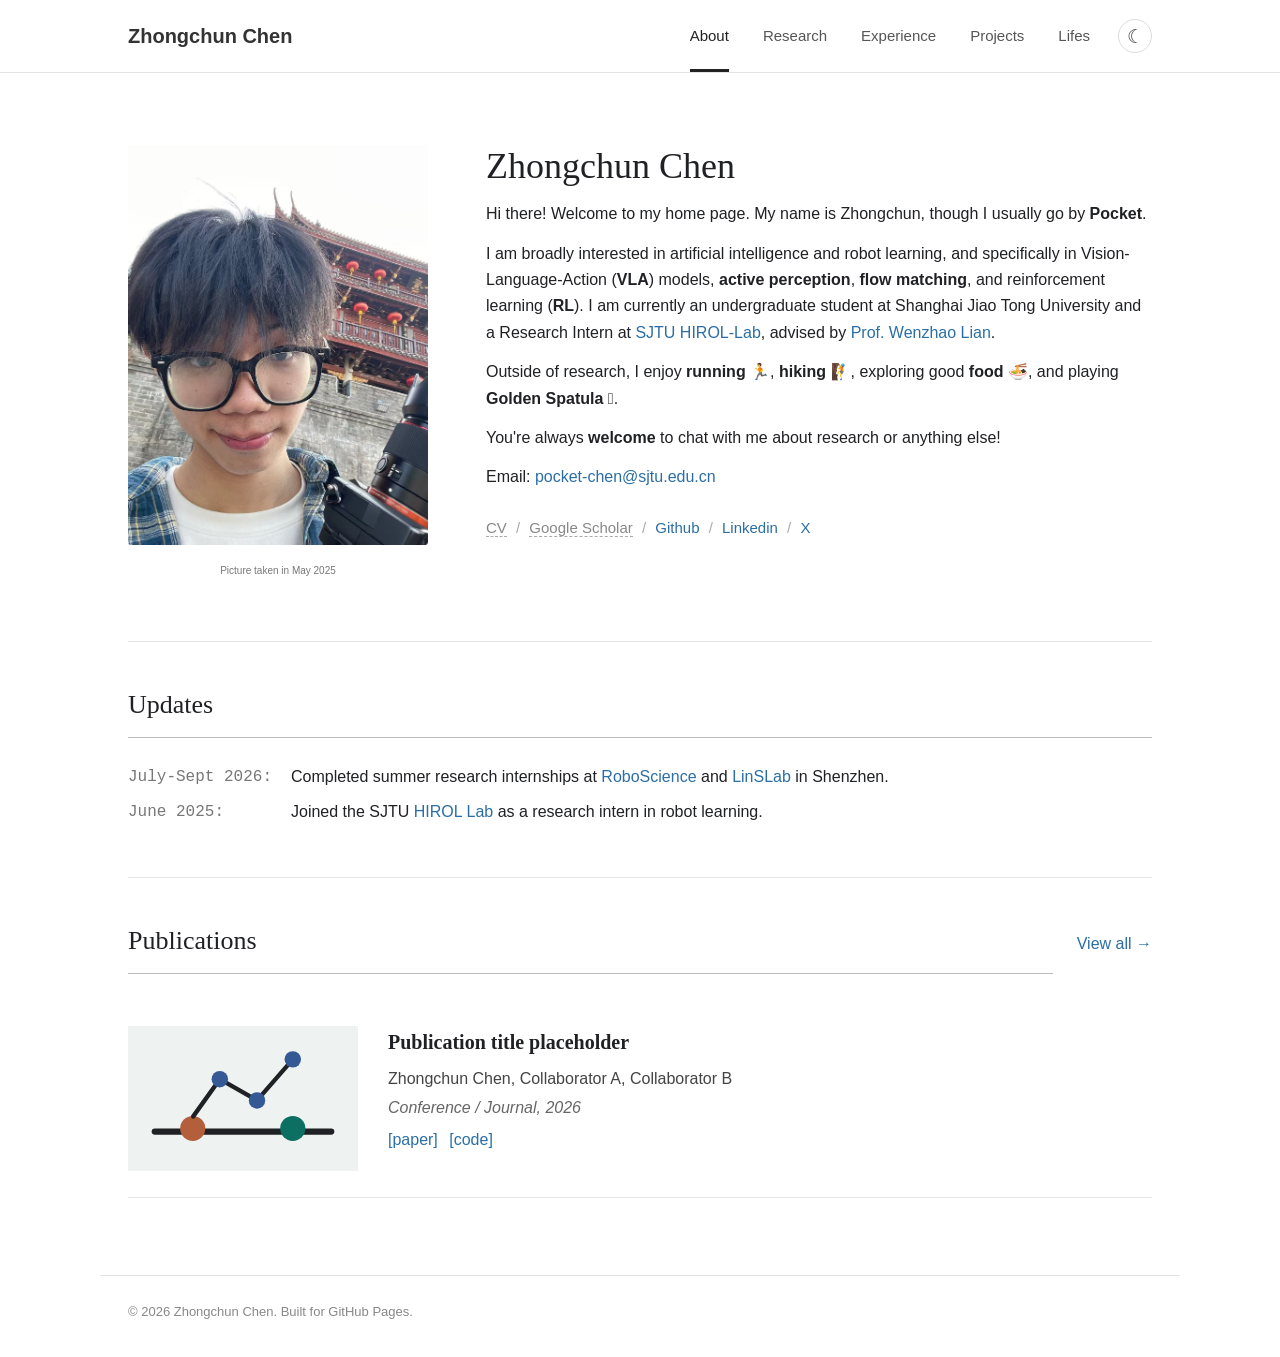
==== commit 79b40a68: "content: add YOLO SAM GraspNet project" ====
--- a/index.html
+++ b/index.html
@@ -1,9 +1,9 @@
 <!doctype html><html lang="en"><head><meta charset="utf-8"><meta name="viewport" content="width=device-width,initial-scale=1">
 <meta name="description" content="Zhongchun Chen — academic homepage"><title>About | Zhongchun Chen</title>
 <script>document.documentElement.dataset.theme=localStorage.getItem("theme")||"light";</script>
-<link rel="stylesheet" href="assets/style.css?v=8"><link rel="stylesheet" href="assets/theme.css?v=1"></head><body>
+<link rel="stylesheet" href="assets/style.css?v=8"><link rel="stylesheet" href="assets/theme.css?v=4"></head><body>
 <header class="site-header"><div class="header-inner"><a class="brand" href="index.html">Zhongchun Chen</a><div class="nav-actions"><nav><a class="active" href="index.html">About</a><a class="" href="research.html">Research</a><a class="" href="experience.html">Experience</a><a class="" href="projects.html">Projects</a><a class="" href="life.html">Lifes</a></nav><button class="theme-toggle" type="button" aria-label="Switch to dark mode" title="Switch color theme"><span aria-hidden="true">☾</span></button></div></div></header>
-<main><section class="about"><figure class="portrait-figure"><img class="portrait" src="assets/img/ZhongchunChen.jpg" alt="Portrait of Zhongchun Chen"><figcaption>Picture taken in May 2025</figcaption></figure><div class="about-copy"><h1>Zhongchun Chen</h1><p class="role">Undergraduate Researcher · Shanghai Jiao Tong University</p><p class="intro-greeting">Hi there! Welcome to my home page. My name is Zhongchun, though I usually go by <strong>Pocket</strong>.</p><p>I am broadly interested in artificial intelligence and robot learning, and specifically in Vision-Language-Action (<strong>VLA</strong>) models, <strong>active perception</strong>, <strong>flow matching</strong>, and reinforcement learning (<strong>RL</strong>). I am currently an undergraduate student at Shanghai Jiao Tong University.</p><p>Outside of research, I enjoy <strong>running</strong> 🏃, <strong>hiking</strong> 🧗, exploring good <strong>food</strong> 🍜, and playing <strong>Golden Spatula</strong> 🪏.</p><p>You're always <strong>welcome</strong> to chat with me about research or anything else!</p><p>Email: <a href="mailto:pocket-chen@sjtu.edu.cn">pocket-chen@sjtu.edu.cn</a></p><div class="socials"><a href="#" class=placeholder-link>CV</a> <span>/</span> <a href="#" class=placeholder-link>Google Scholar</a> <span>/</span> <a href="https://github.com/ZhongchunChen">Github</a> <span>/</span> <a href="https://www.linkedin.com/in/zhongchun-chen-602a693b6/">Linkedin</a> <span>/</span> <a href="https://x.com/PocketChen_/">X</a></div></div></section>
+<main><section class="about"><figure class="portrait-figure"><img class="portrait" src="assets/img/ZhongchunChen.jpg" alt="Portrait of Zhongchun Chen"><figcaption>Picture taken in May 2025</figcaption></figure><div class="about-copy"><h1>Zhongchun Chen</h1><p class="intro-greeting">Hi there! Welcome to my home page. My name is Zhongchun, though I usually go by <strong>Pocket</strong>.</p><p>I am broadly interested in artificial intelligence and robot learning, and specifically in Vision-Language-Action (<strong>VLA</strong>) models, <strong>active perception</strong>, <strong>flow matching</strong>, and reinforcement learning (<strong>RL</strong>). I am currently an undergraduate student at Shanghai Jiao Tong University and a Research Intern at <a href="https://hirol.sjtu.edu.cn">SJTU HIROL-Lab</a>, advised by <a href="https://lianwenzhao.github.io/">Prof. Wenzhao Lian</a>.</p><p>Outside of research, I enjoy <strong>running</strong> 🏃, <strong>hiking</strong> 🧗, exploring good <strong>food</strong> 🍜, and playing <strong>Golden Spatula</strong> 🪏.</p><p>You're always <strong>welcome</strong> to chat with me about research or anything else!</p><p>Email: <a href="mailto:pocket-chen@sjtu.edu.cn">pocket-chen@sjtu.edu.cn</a></p><div class="socials"><a href="#" class=placeholder-link>CV</a> <span>/</span> <a href="#" class=placeholder-link>Google Scholar</a> <span>/</span> <a href="https://github.com/ZhongchunChen">Github</a> <span>/</span> <a href="https://www.linkedin.com/in/zhongchun-chen-602a693b6/">Linkedin</a> <span>/</span> <a href="https://x.com/PocketChen_/">X</a></div></div></section>
 <section class="content-section"><h2>Updates</h2><ul class="updates"><li><time>July-Sept 2026:</time><span>Completed summer research internships at <a href="https://en.roboscience.co/">RoboScience</a> and <a href="https://linsats.github.io/">LinSLab</a> in Shenzhen.</span></li><li><time>June 2025:</time><span>Joined the SJTU <a href="https://hirol.sjtu.edu.cn">HIROL Lab</a> as a research intern in robot learning.</span></li></ul></section>
 <section class="content-section"><div class="heading-row"><h2>Publications</h2><a href="research.html">View all →</a></div><article class="publication"><img src="assets/img/project-robotics.svg" alt=""><div><h3>Publication title placeholder</h3><p class="authors">Zhongchun Chen, Collaborator A, Collaborator B</p><p class="venue">Conference / Journal, 2026</p><div class="pub-links"><a href="#">[paper]</a> <a href="#">[code]</a></div></div></article></section></main><footer>© 2026 Zhongchun Chen. Built for GitHub Pages.</footer>
 <script>
--- a/assets/theme.css
+++ b/assets/theme.css
@@ -13,6 +13,40 @@
   display: flex;
   align-items: center;
   gap: 14px;
+}
+
+.experience-heading {
+  display: block;
+}
+
+.experience-heading h3,
+.experience-role {
+  display: block;
+  margin: 0;
+  font-size: 19px;
+  font-weight: 600;
+  line-height: 1.4;
+}
+
+.experience-role {
+  color: var(--muted);
+}
+
+.experience-details {
+  position: relative;
+  margin-left: 2px !important;
+  padding-left: 18px;
+}
+
+.experience-details::before {
+  position: absolute;
+  top: 0;
+  bottom: 0;
+  left: 2px;
+  width: 3px;
+  border-radius: 2px;
+  background: var(--muted);
+  content: "";
 }
 
 .portrait-figure {
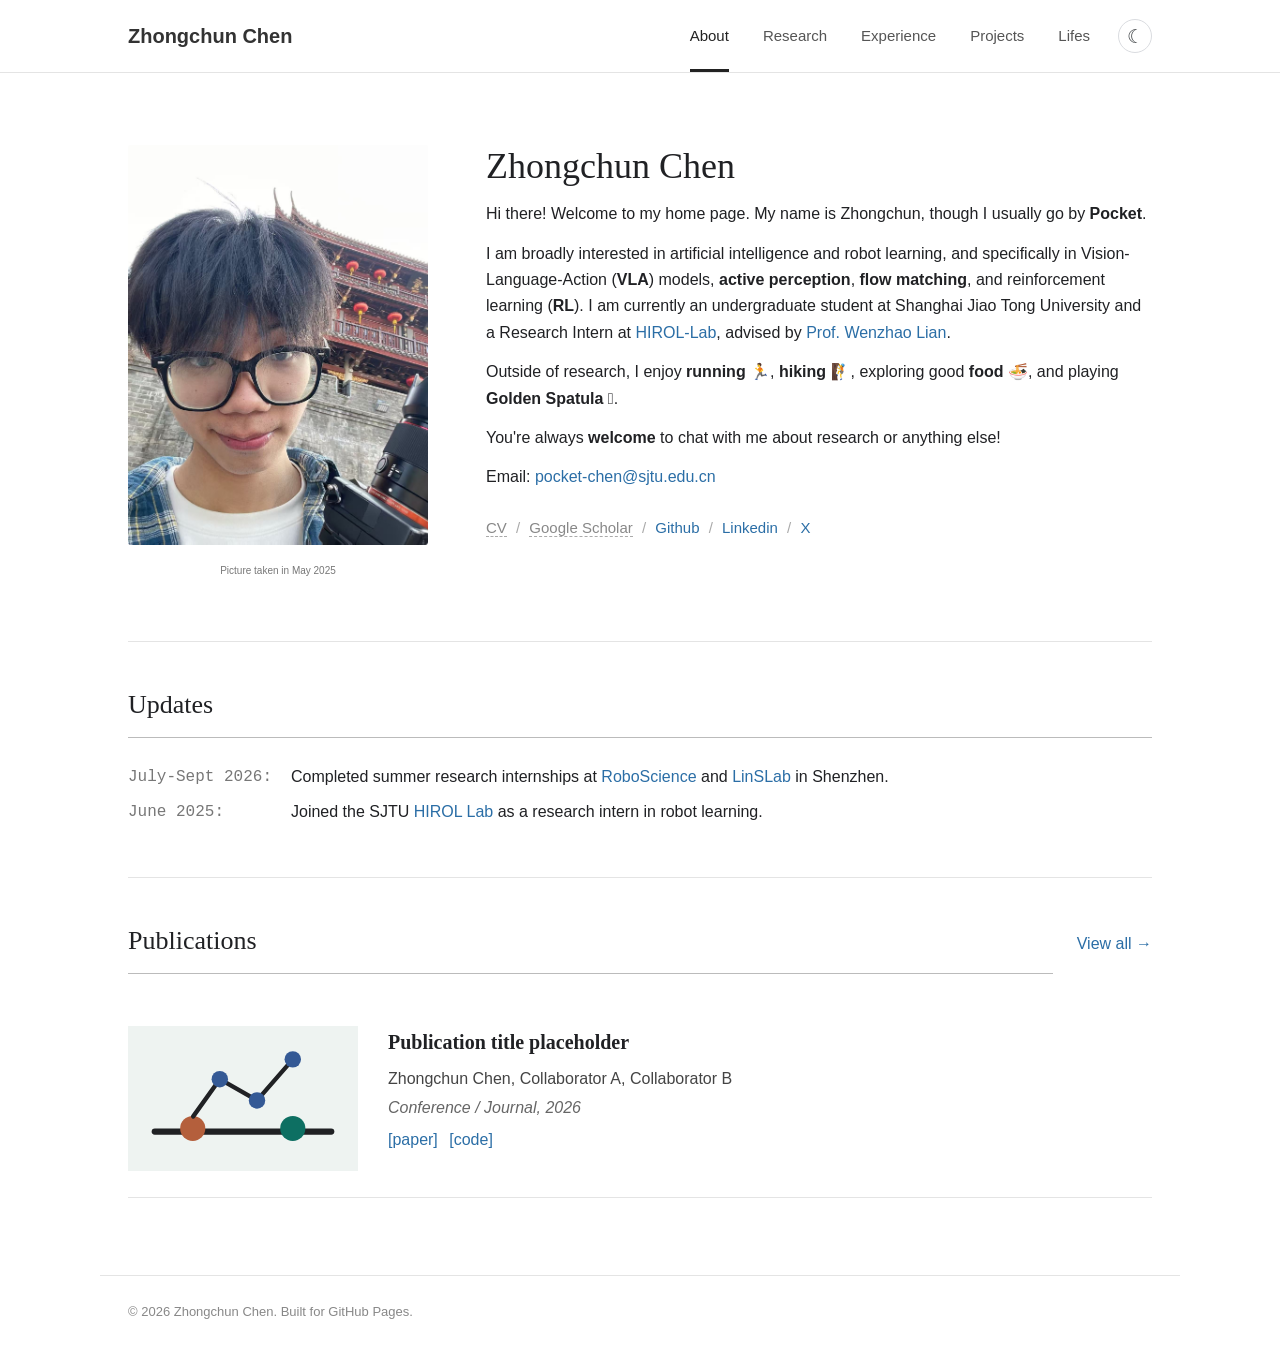
==== commit 3076d427: "content: shorten HIROL lab name in bio" ====
--- a/index.html
+++ b/index.html
@@ -3,7 +3,7 @@
 <script>document.documentElement.dataset.theme=localStorage.getItem("theme")||"light";</script>
 <link rel="stylesheet" href="assets/style.css?v=8"><link rel="stylesheet" href="assets/theme.css?v=4"></head><body>
 <header class="site-header"><div class="header-inner"><a class="brand" href="index.html">Zhongchun Chen</a><div class="nav-actions"><nav><a class="active" href="index.html">About</a><a class="" href="research.html">Research</a><a class="" href="experience.html">Experience</a><a class="" href="projects.html">Projects</a><a class="" href="life.html">Lifes</a></nav><button class="theme-toggle" type="button" aria-label="Switch to dark mode" title="Switch color theme"><span aria-hidden="true">☾</span></button></div></div></header>
-<main><section class="about"><figure class="portrait-figure"><img class="portrait" src="assets/img/ZhongchunChen.jpg" alt="Portrait of Zhongchun Chen"><figcaption>Picture taken in May 2025</figcaption></figure><div class="about-copy"><h1>Zhongchun Chen</h1><p class="intro-greeting">Hi there! Welcome to my home page. My name is Zhongchun, though I usually go by <strong>Pocket</strong>.</p><p>I am broadly interested in artificial intelligence and robot learning, and specifically in Vision-Language-Action (<strong>VLA</strong>) models, <strong>active perception</strong>, <strong>flow matching</strong>, and reinforcement learning (<strong>RL</strong>). I am currently an undergraduate student at Shanghai Jiao Tong University and a Research Intern at <a href="https://hirol.sjtu.edu.cn">SJTU HIROL-Lab</a>, advised by <a href="https://lianwenzhao.github.io/">Prof. Wenzhao Lian</a>.</p><p>Outside of research, I enjoy <strong>running</strong> 🏃, <strong>hiking</strong> 🧗, exploring good <strong>food</strong> 🍜, and playing <strong>Golden Spatula</strong> 🪏.</p><p>You're always <strong>welcome</strong> to chat with me about research or anything else!</p><p>Email: <a href="mailto:pocket-chen@sjtu.edu.cn">pocket-chen@sjtu.edu.cn</a></p><div class="socials"><a href="#" class=placeholder-link>CV</a> <span>/</span> <a href="#" class=placeholder-link>Google Scholar</a> <span>/</span> <a href="https://github.com/ZhongchunChen">Github</a> <span>/</span> <a href="https://www.linkedin.com/in/zhongchun-chen-602a693b6/">Linkedin</a> <span>/</span> <a href="https://x.com/PocketChen_/">X</a></div></div></section>
+<main><section class="about"><figure class="portrait-figure"><img class="portrait" src="assets/img/ZhongchunChen.jpg" alt="Portrait of Zhongchun Chen"><figcaption>Picture taken in May 2025</figcaption></figure><div class="about-copy"><h1>Zhongchun Chen</h1><p class="intro-greeting">Hi there! Welcome to my home page. My name is Zhongchun, though I usually go by <strong>Pocket</strong>.</p><p>I am broadly interested in artificial intelligence and robot learning, and specifically in Vision-Language-Action (<strong>VLA</strong>) models, <strong>active perception</strong>, <strong>flow matching</strong>, and reinforcement learning (<strong>RL</strong>). I am currently an undergraduate student at Shanghai Jiao Tong University and a Research Intern at <a href="https://hirol.sjtu.edu.cn">HIROL-Lab</a>, advised by <a href="https://lianwenzhao.github.io/">Prof. Wenzhao Lian</a>.</p><p>Outside of research, I enjoy <strong>running</strong> 🏃, <strong>hiking</strong> 🧗, exploring good <strong>food</strong> 🍜, and playing <strong>Golden Spatula</strong> 🪏.</p><p>You're always <strong>welcome</strong> to chat with me about research or anything else!</p><p>Email: <a href="mailto:pocket-chen@sjtu.edu.cn">pocket-chen@sjtu.edu.cn</a></p><div class="socials"><a href="#" class=placeholder-link>CV</a> <span>/</span> <a href="#" class=placeholder-link>Google Scholar</a> <span>/</span> <a href="https://github.com/ZhongchunChen">Github</a> <span>/</span> <a href="https://www.linkedin.com/in/zhongchun-chen-602a693b6/">Linkedin</a> <span>/</span> <a href="https://x.com/PocketChen_/">X</a></div></div></section>
 <section class="content-section"><h2>Updates</h2><ul class="updates"><li><time>July-Sept 2026:</time><span>Completed summer research internships at <a href="https://en.roboscience.co/">RoboScience</a> and <a href="https://linsats.github.io/">LinSLab</a> in Shenzhen.</span></li><li><time>June 2025:</time><span>Joined the SJTU <a href="https://hirol.sjtu.edu.cn">HIROL Lab</a> as a research intern in robot learning.</span></li></ul></section>
 <section class="content-section"><div class="heading-row"><h2>Publications</h2><a href="research.html">View all →</a></div><article class="publication"><img src="assets/img/project-robotics.svg" alt=""><div><h3>Publication title placeholder</h3><p class="authors">Zhongchun Chen, Collaborator A, Collaborator B</p><p class="venue">Conference / Journal, 2026</p><div class="pub-links"><a href="#">[paper]</a> <a href="#">[code]</a></div></div></article></section></main><footer>© 2026 Zhongchun Chen. Built for GitHub Pages.</footer>
 <script>
